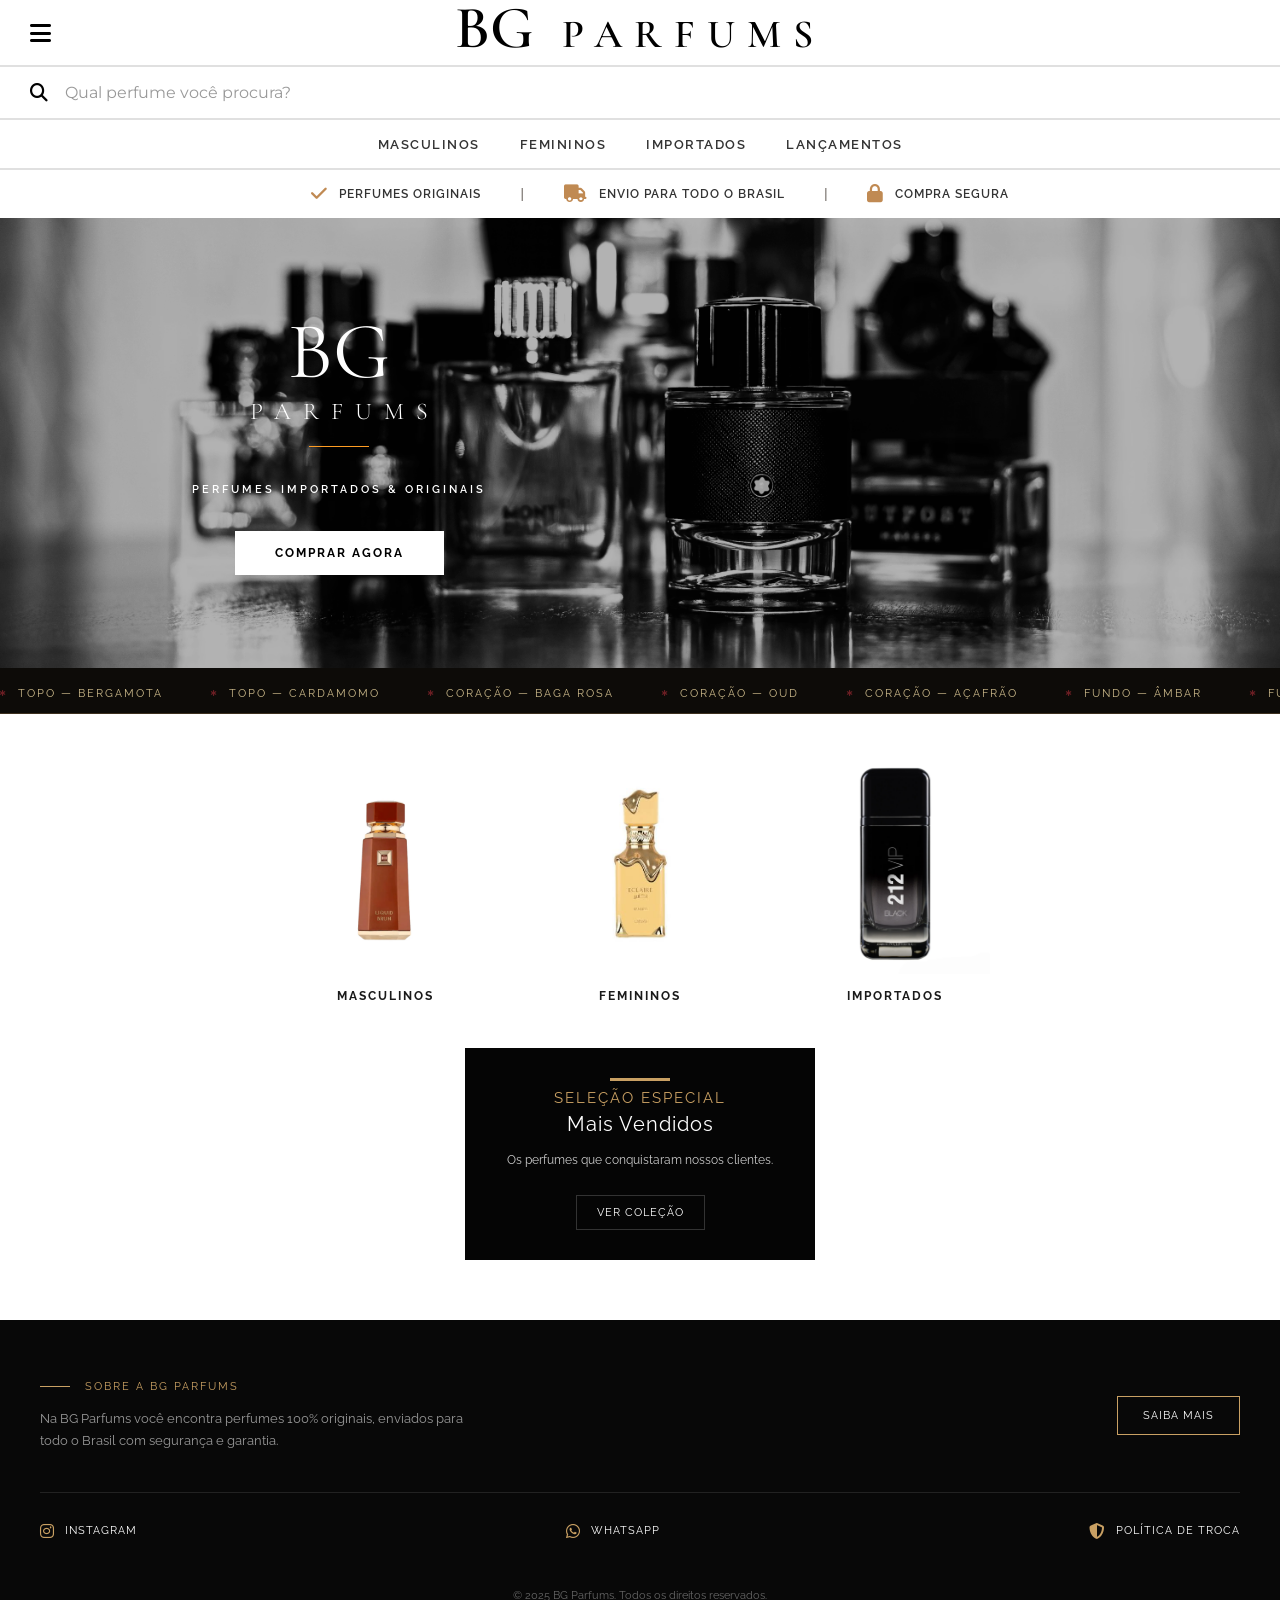
==== index.html @ 5942533b "Substituir ficheiros do repositório pelos locais" ====
<!DOCTYPE html>
<html lang="pt-br">
<head>
    <meta charset="UTF-8">
    <meta name="viewport" content="width=device-width, initial-scale=1.0">
    <title>BG Parfums</title>
    <link rel="stylesheet" href="index.css">
    <link rel="preconnect" href="https://fonts.googleapis.com">
    <link rel="preconnect" href="https://fonts.gstatic.com" crossorigin>
    <link href="https://fonts.googleapis.com/css2?family=Cormorant+Garamond:ital,wght@0,300..700;1,300..700&family=Montserrat:wght@300;400;500;600;700&family=Raleway:wght@300;400;500;600;700&display=swap" rel="stylesheet">
    <link rel="stylesheet" href="https://cdnjs.cloudflare.com/ajax/libs/font-awesome/6.5.0/css/all.min.css">
    <link rel="icon" type="image/png" href="assets/icon.png">
</head>
<body>
    <div class="sticky-wrapper">
       <div class="header">
        <a href="index.html" class="logo-link">
            <h1>BG</h1>
            <p class="parfums">PARFUMS</p>
        </a>
        <i class="fa-solid fa-bars btn-menu"></i>
</div>
    </div>

    <div class="search-container">
        <i class="fa fa-search"></i>
        <input type="text" placeholder="Qual perfume você procura?">
    </div>

    <nav class="menu-categorias">
        <ul>
            <li><a href="masculinos.html">MASCULINOS</a></li>
            <li><a href="femininos.html">FEMININOS</a></li>
            <li><a href="importados.html">IMPORTADOS</a></li>
            <li><a href="lancamentos.html">LANÇAMENTOS</a></li>
        </ul>
    </nav>

    <div class="faixa-beneficios">
        <div class="beneficio">
            <i class="fa-solid fa-check"></i>
            <span>PERFUMES ORIGINAIS</span>
        </div>
        <span class="separador">|</span>
        <div class="beneficio">
            <i class="fa-solid fa-truck"></i>
            <span>ENVIO PARA TODO O BRASIL</span>
        </div>
        <span class="separador">|</span>
        <div class="beneficio">
            <i class="fa-solid fa-lock"></i>
            <span>COMPRA SEGURA</span>
        </div>
    </div>

    <section class="hero">
        <div class="hero-overlay"></div>
        <div class="hero-content">
            <h1 class="brand">BG</h1>
            <p class="brand-sub">PARFUMS</p>
            <div class="divider"></div>
            <p class="hero-subtitle">PERFUMES IMPORTADOS & ORIGINAIS</p>
            <a href="https://www.instagram.com/bgparfumms/" class="btn-comprar" target="_blank">COMPRAR AGORA</a>
        </div>
    </section>

        <div class="marquee-notas" aria-hidden="true">
        <div class="marquee-trilho">
            <span><i class="fa-solid fa-star-of-life"></i> TOPO — Bergamota</span>
            <span><i class="fa-solid fa-star-of-life"></i> TOPO — Cardamomo</span>
            <span><i class="fa-solid fa-star-of-life"></i> CORAÇÃO — Baga Rosa</span>
            <span><i class="fa-solid fa-star-of-life"></i> CORAÇÃO — Oud</span>
            <span><i class="fa-solid fa-star-of-life"></i> CORAÇÃO — Açafrão</span>
            <span><i class="fa-solid fa-star-of-life"></i> FUNDO — Âmbar</span>
            <span><i class="fa-solid fa-star-of-life"></i> FUNDO — Almíscar</span>
            <span><i class="fa-solid fa-star-of-life"></i> FUNDO — Baunilha</span>
            <span><i class="fa-solid fa-star-of-life"></i> FUNDO — Sândalo</span>
            <span><i class="fa-solid fa-star-of-life"></i> TOPO — Bergamota</span>
            <span><i class="fa-solid fa-star-of-life"></i> TOPO — Cardamomo</span>
            <span><i class="fa-solid fa-star-of-life"></i> CORAÇÃO — Baga Rosa</span>
            <span><i class="fa-solid fa-star-of-life"></i> CORAÇÃO — Oud</span>
            <span><i class="fa-solid fa-star-of-life"></i> CORAÇÃO — Açafrão</span>
            <span><i class="fa-solid fa-star-of-life"></i> FUNDO — Âmbar</span>
            <span><i class="fa-solid fa-star-of-life"></i> FUNDO — Almíscar</span>
            <span><i class="fa-solid fa-star-of-life"></i> FUNDO — Baunilha</span>
            <span><i class="fa-solid fa-star-of-life"></i> FUNDO — Sândalo</span>
        </div>
    </div>

<section class="categorias-vitrine" id="colecoes">
    <a href="masculinos.html" class="categoria-card">
        <div class="imagem-container">
            <img src="assets/french_avenue_liquid_brun_eau_de_parfum_100_ml_p_2_20251103163412_49f45c9f32f9.webp" alt="Foto do frasco do perfume French Avenue Liquid Brun">
        </div>
        <div class="categoria-titulo">Masculinos</div>
    </a>

    <a href="femininos.html" class="categoria-card">
        <div class="imagem-container">
            <img src="assets/images.jfif" alt="Foto do frasco do perfume feminino Eclaire">
        </div>
        <div class="categoria-titulo">Femininos</div>
    </a>

    <a href="importados.html" class="categoria-card">
        <div class="imagem-container">
            <img src="assets/importados/212_VIP_Black.webp" alt="Foto do frasco do perfume importado 212 VIP Black">
        </div>
        <div class="categoria-titulo">Importados</div>
    </a>

    <div class="categoria-card card-destaque">
        <div class="destaque-conteudo">
            <div class="destaque-texto">
                <span class="subtitulo">Seleção Especial</span>
                <h2>Mais Vendidos</h2>
                <p>Os perfumes que conquistaram nossos clientes.</p>
                <a href="topsellers.html" class="btn-colecao">Ver Coleção</a>
            </div>
        </div>
    </div>
</section>

    <footer class="rodape-site">
        <div class="rodape-container">
            <div class="rodape-topo">
                <div class="rodape-sobre">
                    <span class="rodape-subtitulo">Sobre a BG Parfums</span>
                    <p>Na BG Parfums você encontra perfumes 100% originais, enviados para todo o Brasil com segurança e garantia.</p>
                </div>
                <div class="rodape-acao">
                    <a href="https://www.instagram.com/bgparfumms/" class="btn-historia" target="_blank">SAIBA MAIS</a>
                </div>
            </div>
            <div class="rodape-links">
                <a href="https://www.instagram.com/bgparfumms/" target="_blank"><i class="fa-brands fa-instagram"></i> Instagram</a>
                <a href="https://wa.me/5518991920044" target="_blank"><i class="fa-brands fa-whatsapp"></i> Whatsapp</a>
                <a href="termos.html" target="_blank"><i class="fa-solid fa-shield-halved"></i> Política de Troca</a>
            </div>
            <div class="rodape-copy">
                <p>&copy; 2025 BG Parfums. Todos os direitos reservados.</p>
            </div>
        </div>
    </footer>

    <script src="index.js"></script>
    <script src="busca.js"></script>
</body>
</html>
---- index.css ----
html, body {
    background-color: white;
    margin: 0;
    padding: 0;
    width: 100%;
    overflow-x: clip;
    display: flex;
    flex-direction: column;
    min-height: 100vh; 
}

.header {
    display: flex;
    justify-content: center;
    align-items: center;
    gap: 35px;
    background-color: white;
    height: 65px;
    transition: height 0.3s ease; 
}

.logo-link {
    display: flex;
    align-items: center;
    gap: 35px; 
    text-decoration: none; 
    color: inherit; 
}

h1 {
    font-family: "Cormorant Garamond", serif;
    font-optical-sizing: auto;
    font-weight: 600;
    font-style: normal;
    font-size: 60px;
    position: relative;
    margin-top: 40px;
    transition: font-size 0.3s ease, margin-top 0.3s ease; 
}

.parfums {
    font-family: "Cormorant Garamond", serif;
    font-optical-sizing: auto;
    font-weight: 600;
    font-style: normal;
    letter-spacing: 0.3em;
    font-size: 40px;
    position: relative;
    margin-top: 43px;
    transition: font-size 0.3s ease, margin-top 0.3s ease; 
}

.btn-menu {
    font-size: 24px;
    color: black;
    cursor: pointer;
    position: absolute;
    left: 30px;
}


.search-container {
    display: flex;
    align-items: center;
    background-color: white;
    border-top: 2px solid #E0E0E0;
    border-bottom: 2px solid #E0E0E0;
    padding: 15px 30px;
    width: 100%;
    box-sizing: border-box;
    font-family: 'Montserrat', sans-serif;
    transition: padding 0.3s ease; 
}

.search-container i {
    color: #000;
    font-size: 18px;
    margin-right: 15px;
}

.search-container input {
    border: none;
    outline: none;
    background: transparent;
    width: 100%;
    font-size: 16px;
    color: #333;
    font-family: 'Montserrat', sans-serif;
}

.search-container input::placeholder {
    color: #999;
}


.menu-categorias {
    background-color: white;
    border-bottom: 2px solid #E0E0E0;
    width: 100%;
}

.menu-categorias ul {
    display: flex;
    justify-content: center;
    align-items: center;
    gap: 200px;
    list-style: none;
    padding: 15px 0;
    margin: 0;
}

.menu-categorias a {
    text-decoration: none;
    color: #333;
    font-family: 'Raleway', sans-serif;
    font-size: 13px;
    font-weight: 600;
    letter-spacing: 1.5px;
    transition: color 0.3s ease;
}

.menu-categorias a:hover {
    color: #888;
}


.faixa-beneficios {
    display: flex;
    justify-content: center;
    align-items: center;
    gap: 160px;
    padding: 15px 0;
    width: 100%;
}

.beneficio {
    display: flex;
    align-items: center;
    gap: 12px;
}

.beneficio span {
    font-family: 'Raleway', sans-serif;
    font-size: 12px;
    font-weight: 600;
    color: #333;
    letter-spacing: 1px;
}

.beneficio i {
    font-size: 18px;
    color: #C08A53;
}

.separador {
    color: #1F150C;
    font-size: 14px;
    font-weight: 300;
}


:root {
    --gold: #d4af37;
    --white: #fff;
    --black-opaque: rgba(0,0,0,0.55);
    --black-strong: rgba(0,0,0,0.75);
    --max-width: 1200px;
}

.hero {
    position: relative;
    width: 100%;
    height: 450px;
    display: flex;
    align-items: center;
    justify-content: flex-start;
    background-image: url('assets/photo-1621814374283-57cc5d0d39c2.avif');
    background-size: cover;
    background-position: 50% 62%;
    color: var(--white);
    overflow: hidden;
    background-repeat: no-repeat;
}

.hero-overlay {
    position: absolute;
    inset: 0;
    background: rgba(0, 0, 0, 0.3);
    z-index: 1;
}

.hero-content {
    position: relative;
    z-index: 2;
    padding-left: 15%;
    display: flex;
    flex-direction: column;
    align-items: center;
}

.brand {
    font-family: 'Cormorant Garamond', serif;
    font-size: 80px;
    font-weight: 400;
    color: white;
    margin: 0;
    line-height: 1;
}

.brand-sub {
    font-family: 'Cormorant Garamond', serif;
    font-size: 24px;
    font-weight: 300;
    color: white;
    letter-spacing: 12px;
    margin: 5px 0 20px 0;
    margin-right: -12px;
}

.divider {
    width: 60px;
    height: 1px;
    background-color: #FF9D23;
    margin-bottom: 25px;
}

.hero-subtitle {
    font-family: 'Raleway', sans-serif;
    font-size: 11px;
    color: white;
    letter-spacing: 3px;
    text-transform: uppercase;
    margin-bottom: 35px;
    font-weight: 600;
}

.hero-content .btn-comprar {
    background-color: #ffffff;
    color: #000000;
    text-decoration: none;
    font-family: 'Raleway', sans-serif;
    font-size: 12px;
    font-weight: 700;
    padding: 15px 40px;
    letter-spacing: 2px;
    text-transform: uppercase;
    transition: background-color 0.3s ease;
}

.hero-content .btn-comprar:hover {
    background-color: #e0e0e0;
}

.categorias-vitrine {
    display: flex;
    flex-wrap: nowrap;
    justify-content: flex-start;
    align-items: flex-start;
    gap: 40px;
    max-width: 1400px;
    margin: 40px auto;
    padding: 0 20px 20px 20px;
    overflow-x: auto;
    font-family: 'Raleway', sans-serif;
    scrollbar-width: thin;
}

.categoria-card {
    display: flex;
    flex-direction: column;
    align-items: center;
    text-decoration: none;
    color: #000;
    width: 220px;
    flex-shrink: 0;
}

.categoria-card:hover .imagem-container {
    box-shadow: 0 12px 26px rgba(0,0,0,0.08);
    transform: translateY(-3px);
}

.imagem-container {
    width: 100%;
    aspect-ratio: 1 / 1;
    overflow: hidden;
    background-color: #ffffff;
    margin-bottom: 15px;
    transition: box-shadow 0.3s ease, transform 0.3s ease;
}

.imagem-container img {
    width: 100%;
    height: 100%;
    object-fit: contain;
    mix-blend-mode: multiply;
    transition: transform 0.5s ease;
}

.categoria-card:hover .imagem-container img {
    transform: scale(1.06);
}

.categoria-titulo {
    font-size: 12px;
    font-weight: 700;
    text-transform: uppercase;
    letter-spacing: 2px;
    margin-bottom: 10px;
    color: #1a1a1a;
    transition: letter-spacing 0.35s ease, color 0.35s ease;
}

.categoria-card:hover .categoria-titulo {
    letter-spacing: 3px;
    color: #c9a063;
}

.card-destaque {
    width: 350px;
    flex-shrink: 0;
    background-color: #050505;
    color: #fff;
    display: flex;
    flex-direction: column;
    justify-content: center;
    align-self: stretch;
}

.destaque-conteudo {
    flex: 1;
    padding: 30px;
    display: flex;
    flex-direction: column;
    align-items: center; 
    justify-content: center; 
    text-align: center; 
}

.destaque-texto .subtitulo {
    font-size: 15px;
    color: #c9a063;
    text-transform: uppercase;
    letter-spacing: 2px;
    display: flex;
    flex-direction: column; 
    align-items: center;
    gap: 8px; 
    margin-bottom: 5px;
}

.destaque-texto .subtitulo::before {
    content: "";
    display: block;
    width: 60px;
    height: 3px;
    background-color: #c9a063;
}

.destaque-texto h2 {
    font-size: 20px;
    font-weight: 400;
    margin: 5px 0 15px 0;
    letter-spacing: 1px;
    font-family: 'Raleway', sans-serif;
}

.destaque-texto p {
    font-size: 12px;
    color: #ccc;
    margin-bottom: 25px;
    line-height: 1.6;
    font-family: 'Raleway', sans-serif;
}

.btn-colecao {
    display: inline-block;
    padding: 10px 20px;
    border: 1px solid #333;
    color: #fff;
    text-decoration: none;
    font-size: 11px;
    text-transform: uppercase;
    letter-spacing: 1px;
    font-family: 'Raleway', sans-serif;
    transition: all 0.3s ease;
}

.btn-colecao:hover {
    background-color: #333;
    border-color: #c9a063;
}

.rodape-site {
    background-color: #080808;
    color: #cccccc;
    font-family: 'Raleway', sans-serif;
    padding: 60px 20px 20px 20px;
    margin-top: auto;
}

.rodape-container {
    max-width: 1200px;
    margin: 0 auto;
}

.rodape-topo {
    display: flex;
    justify-content: space-between;
    align-items: center;
    margin-bottom: 40px;
    gap: 20px;
}

.rodape-sobre {
    max-width: 450px;
}

.rodape-subtitulo {
    font-size: 11px;
    color: #c9a063;
    text-transform: uppercase;
    letter-spacing: 2px;
    display: flex;
    align-items: center;
    gap: 15px;
    margin-bottom: 15px;
}

.rodape-subtitulo::before {
    content: "";
    display: block;
    width: 30px;
    height: 1px;
    background-color: #c9a063;
}

.rodape-sobre p {
    font-size: 13px;
    line-height: 1.7;
    color: #999999;
    margin: 0;
}

.btn-historia {
    display: inline-block;
    padding: 12px 25px;
    border: 1px solid #c9a063;
    color: #ffffff;
    text-decoration: none;
    font-size: 11px;
    text-transform: uppercase;
    letter-spacing: 1px;
    font-family: 'Raleway', sans-serif;
    transition: all 0.3s ease;
}

.btn-historia:hover {
    background-color: #c9a063;
    color: #000000;
}

.rodape-links {
    display: flex;
    justify-content: space-between;
    align-items: center;
    flex-wrap: wrap;
    padding: 30px 0;
    border-top: 1px solid #222222;
    gap: 15px;
}

.rodape-links a {
    color: #ffffff;
    text-decoration: none;
    font-size: 11px;
    text-transform: uppercase;
    letter-spacing: 1px;
    display: flex;
    align-items: center;
    gap: 10px;
    transition: color 0.3s ease;
}

.rodape-links a i {
    color: #c9a063;
    font-size: 16px;
}

.rodape-links a:hover {
    color: #c9a063;
}

.rodape-copy {
    text-align: center;
    padding-top: 20px;
}

.rodape-copy p {
    font-size: 11px;
    color: #666666;
    margin: 0;
}



.header .logo-link {
    display: flex;
    align-items: baseline; 
    justify-content: center;
    gap: 8px; 
    overflow: visible; 
    padding-bottom: 10px;
}


.header .logo-link h1,
.header .logo-link .parfums {
    margin: 0;
    padding: 0;
    line-height: 1;
}


.header .logo-link .key {
    display: inline-block;
    line-height: normal; 
}

.header .logo-link .parfums {
    margin-left: 20px; 
}

@media (max-width: 480px) {
    h1 {
        font-size: 32px;
    }

    .parfums {
        font-size: 20px;
    }

    .search-container {
        padding: 12px 20px;
    }

    .menu-categorias ul {
        display: none;
    }

    .faixa-beneficios {
        display: none;
    }
}

.sticky-wrapper {
    position: sticky;
    top: 0;
    z-index: 1000;
    background-color: #ffffff;
    width: 100%;
    transition: box-shadow 0.3s ease;
}

.sticky-wrapper.scrolled {
    box-shadow: 0 4px 15px rgba(0, 0, 0, 0.08);
}

.menu-overlay {
    display: none;
    position: fixed;
    inset: 0;
    background: rgba(0, 0, 0, 0.45);
    z-index: 999;
    opacity: 0;
    transition: opacity 0.3s ease;
}

.menu-overlay.ativo {
    display: block;
    opacity: 1;
}

body.no-scroll {
    overflow: hidden;
}



.menu-categorias.menu-aberto {
    position: fixed;
    top: 0;
    left: 0;
    width: 240px;
    max-width: 75vw;
    height: 100vh;
    background: white;
    z-index: 1001;
    display: flex;
    align-items: flex-start;
    padding-top: 80px;
    box-shadow: 4px 0 20px rgba(0, 0, 0, 0.15);
    overflow-y: auto;
    animation: slideIn 0.3s ease;
}

.menu-categorias.menu-aberto ul {
    display: flex;
    flex-direction: column;
    gap: 0;
    width: 100%;
    padding: 0;
}

.menu-categorias.menu-aberto ul li a {
    display: block;
    padding: 14px 24px;
    font-size: 12px;
    border-bottom: 1px solid #f0f0f0;
}

@keyframes slideIn {
    from { transform: translateX(-100%); }
    to   { transform: translateX(0); }
}

.menu-categorias a.ativo {
    color: #C08A53;
    border-bottom: 2px solid #C08A53;
    padding-bottom: 2px;
}

.btn-limpar-busca {
    color: #bbb;
    font-size: 16px;
    cursor: pointer;
    opacity: 0;
    pointer-events: none;
    transition: opacity 0.2s ease, color 0.2s ease;
    flex-shrink: 0;
}

.btn-limpar-busca.visivel {
    opacity: 1;
    pointer-events: auto;
}

.btn-limpar-busca:hover {
    color: #666;
}

.marquee-notas {
    background-color: #0D0B08;
    overflow: hidden;
    padding: 13px 0;
    white-space: nowrap;
    border-bottom: 1px solid rgba(201,160,99,0.25);
}

.marquee-trilho {
    display: inline-flex;
    gap: 48px;
    animation: rolarMarquee 38s linear infinite;
    width: max-content;
}

.marquee-trilho span {
    font-family: 'Raleway', sans-serif;
    font-size: 11px;
    letter-spacing: 2px;
    color: #cbb98a;
    text-transform: uppercase;
    display: inline-flex;
    align-items: center;
    gap: 10px;
}

.marquee-trilho span i {
    font-size: 6px;
    color: #6B1E23;
}

@keyframes rolarMarquee {
    from { transform: translateX(0); }
    to   { transform: translateX(-50%); }
}

@media (prefers-reduced-motion: reduce) {
    .marquee-trilho { animation: none; }
}

.reveal {
    opacity: 0;
    transform: translateY(24px);
    transition: opacity 0.55s ease, transform 0.55s ease;
}

.reveal.visible {
    opacity: 1;
    transform: translateY(0);
}


/* =========================================
   BUSCA DE PRODUTOS
   ========================================= */

.search-container {
    position: relative;
}

.produto-escondido {
    display: none !important;
}

.produto-destaque {
    outline: 2px solid #c9a063;
    outline-offset: 4px;
    animation: pulsarDestaque 1.4s ease;
}

@keyframes pulsarDestaque {
    0%, 100% { outline-color: #c9a063; }
    50% { outline-color: transparent; }
}

.busca-dropdown {
    position: absolute;
    top: 100%;
    left: 0;
    right: 0;
    background: #ffffff;
    border: 1px solid #e0e0e0;
    border-top: none;
    max-height: 320px;
    overflow-y: auto;
    z-index: 1002;
    display: none;
    box-shadow: 0 12px 24px rgba(0, 0, 0, 0.08);
}

.busca-dropdown.visivel {
    display: block;
}

.busca-dropdown-item {
    display: flex;
    justify-content: space-between;
    align-items: center;
    padding: 14px 30px;
    text-decoration: none;
    color: #333;
    font-family: 'Raleway', sans-serif;
    font-size: 13px;
    border-bottom: 1px solid #f2f2f2;
    transition: background-color 0.2s ease;
}

.busca-dropdown-item:hover {
    background-color: #faf8f5;
}

.busca-dropdown-item:last-child {
    border-bottom: none;
}

.busca-dropdown-nome {
    font-weight: 600;
}

.busca-dropdown-categoria {
    font-size: 10px;
    color: #c9a063;
    text-transform: uppercase;
    letter-spacing: 1px;
}

.busca-dropdown-vazio {
    padding: 16px 30px;
    font-family: 'Raleway', sans-serif;
    font-size: 12px;
    color: #999;
}

@media (max-width: 1280px) {
    .categorias-vitrine {
        flex-wrap: wrap; 
        justify-content: center; 
        max-width: 850px; 
        overflow-x: hidden; 
        gap: 35px;
    }

    .menu-categorias ul {
        gap: 40px; 
        flex-wrap: wrap; 
        padding: 15px 20px;
    }

    .faixa-beneficios {
        gap: 40px; 
        flex-wrap: wrap;
        padding: 15px 20px;
    }
}

@media (max-width: 1024px) {
    .menu-categorias ul {
        gap: 80px;
    }

    .menu-categorias ul {
        gap: 30px; 
        flex-wrap: wrap; 
        padding: 15px 20px;
    }

    .faixa-beneficios {
        gap: 20px; 
        flex-wrap: wrap;
        padding: 15px 20px;
    }

    .categorias-vitrine {
        flex-wrap: wrap; 
        justify-content: center; 
        overflow-x: hidden; 
        gap: 30px; 
    }
}

@media (max-width: 768px) {
    .header {
        height: auto;
        padding: 20px 0;
        gap: 15px;
    }

    h1 {
        font-size: 40px;
        margin-top: 0;
    }

    .parfums {
        font-size: 26px;
        margin-top: 0;
        letter-spacing: 0.2em;
    }

    .btn-menu {
        left: 20px;
    }

    .menu-categorias ul {
        gap: 30px;
        flex-wrap: wrap;
        padding: 15px;
    }

    .faixa-beneficios {
        flex-wrap: wrap;
        gap: 20px;
        padding: 10px;
    }

    .separador {
        display: none;
    }
    

    .categorias-vitrine {
        display: grid;
        grid-template-columns: repeat(2, 1fr); 
        gap: 15px; 
        overflow-x: visible; 
        padding: 20px 15px;
        width: 100%;
        box-sizing: border-box;
    }

    .categoria-card {
        width: 100%; 
        flex-shrink: 1; 
    }

    .card-destaque {
        grid-column: span 2;
        width: 100%; 
        max-width: 100%;
        box-sizing: border-box;
    }
}

@media (max-width: 480px) {

 h1 {
        font-size: 32px;
    }

    .parfums {
        font-size: 20px;
    }

    .search-container {
        padding: 12px 20px;
    }

    .menu-categorias ul {
        display: none;
    }

    .faixa-beneficios {
        display: none;
    }

.sticky-wrapper {
    position: sticky;
    top: 0;
    z-index: 1000;
    background-color: #ffffff; 
    width: 100%; 
    transition: box-shadow 0.3s ease;
}

.sticky-wrapper.scrolled {
    box-shadow: 0 4px 15px rgba(0, 0, 0, 0.08);
}

.menu-overlay {
    display: none;
    position: fixed;
    inset: 0;
    background: rgba(0, 0, 0, 0.45);
    z-index: 999;
    opacity: 0;
    transition: opacity 0.3s ease;
}

.menu-overlay.ativo {
    display: block;
    opacity: 1;
}

body.no-scroll {
    overflow: hidden;
        .menu-categorias.menu-aberto {
        position: fixed;
        top: 0;
        left: 0;
        width: 75%;
        height: 100vh;
        background: white;
        z-index: 1001;
        display: flex;
        align-items: flex-start;
        padding-top: 80px;
        box-shadow: 4px 0 20px rgba(0, 0, 0, 0.15);
        animation: slideIn 0.3s ease;
    }

    .menu-categorias.menu-aberto ul {
        display: flex;
        flex-direction: column;
        gap: 0;
        width: 100%;
        padding: 0;
    }

    .menu-categorias.menu-aberto ul li a {
        display: block;
        padding: 18px 30px;
        font-size: 13px;
        border-bottom: 1px solid #f0f0f0;
    }

    @keyframes slideIn {
        from { transform: translateX(-100%); }
        to   { transform: translateX(0); }
    }

}

.menu-categorias a.ativo {
    color: #C08A53;
    border-bottom: 2px solid #C08A53;
    padding-bottom: 2px;
}


.btn-limpar-busca {
    color: #bbb;
    font-size: 16px;
    cursor: pointer;
    opacity: 0;
    pointer-events: none;
    transition: opacity 0.2s ease, color 0.2s ease;
    flex-shrink: 0;
}

.btn-limpar-busca.visivel {
    opacity: 1;
    pointer-events: auto;
}

.btn-limpar-busca:hover {
    color: #666;
}


.reveal {
    opacity: 0;
    transform: translateY(24px);
    transition: opacity 0.55s ease, transform 0.55s ease;
}

.reveal.visible {
    opacity: 1;
    transform: translateY(0);
}


    .busca-dropdown-item {
        padding: 12px 20px;
    }

}


/* =========================================
   BOTÃO VOLTAR AO TOPO (Para todas as telas)
   ========================================= */
.btn-topo {
    position: fixed;
    bottom: 32px;
    right: 32px;
    width: 44px;
    height: 44px;
    background-color: #080808;
    color: #c9a063;
    border: 1px solid #c9a063;
    cursor: pointer;
    display: flex;
    align-items: center;
    justify-content: center;
    font-size: 14px;
    z-index: 998;
    opacity: 0;
    pointer-events: none;
    transform: translateY(10px);
    transition: opacity 0.3s ease, transform 0.3s ease, background-color 0.3s ease;
}

.btn-topo.visivel {
    opacity: 1;
    pointer-events: auto;
    transform: translateY(0);
}

.btn-topo:hover {
    background-color: #c9a063;
    color: #080808;
}
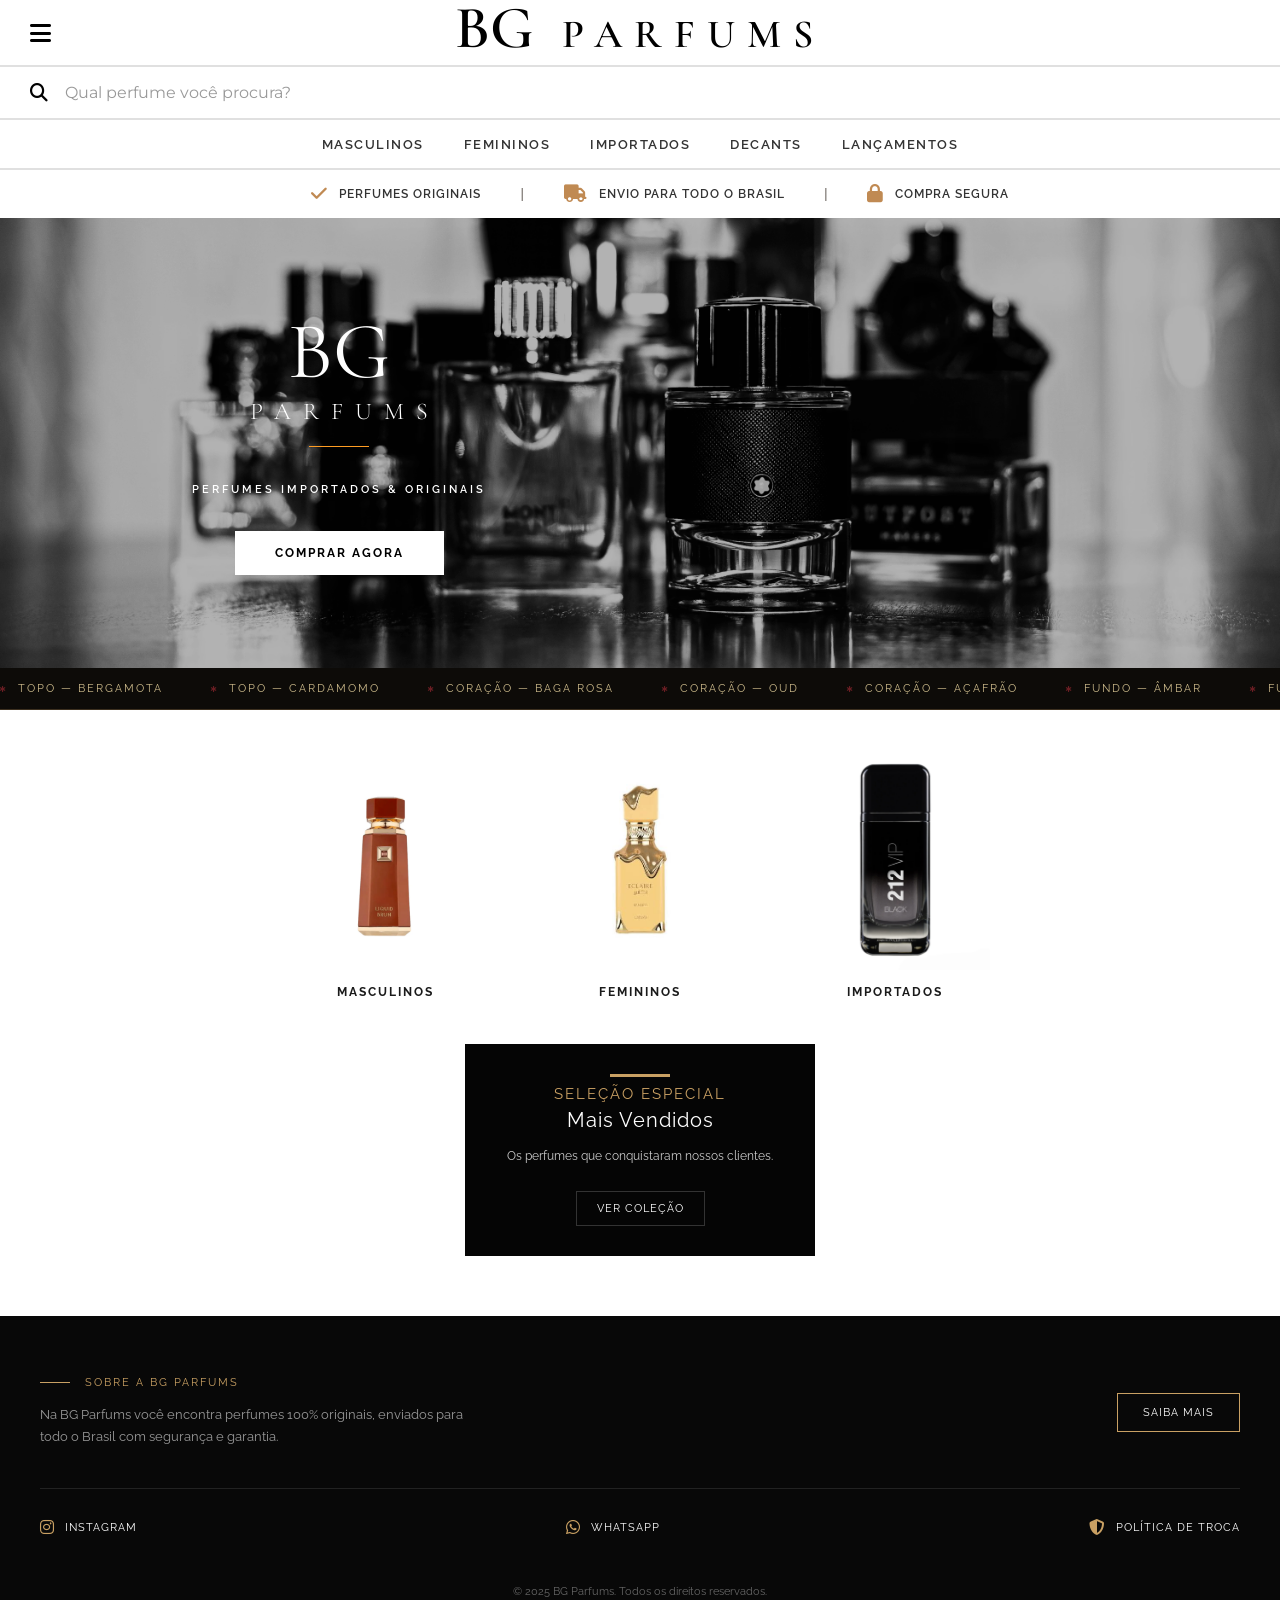
==== commit bfa61730: "Aba decants" ====
--- a/index.html
+++ b/index.html
@@ -32,6 +32,7 @@
             <li><a href="masculinos.html">MASCULINOS</a></li>
             <li><a href="femininos.html">FEMININOS</a></li>
             <li><a href="importados.html">IMPORTADOS</a></li>
+            <li><a href="decants.html">DECANTS</a></li>
             <li><a href="lancamentos.html">LANÇAMENTOS</a></li>
         </ul>
     </nav>
--- a/index.css
+++ b/index.css
@@ -56,6 +56,8 @@
     cursor: pointer;
     position: absolute;
     left: 30px;
+    z-index: 1003;
+    -webkit-tap-highlight-color: transparent;
 }
 
 
@@ -652,13 +654,20 @@
 .marquee-notas {
     background-color: #0D0B08;
     overflow: hidden;
-    padding: 13px 0;
+    height: 42px;
+    min-height: 42px;
+    padding: 0;
+    box-sizing: border-box;
+    display: flex;
+    align-items: center;
     white-space: nowrap;
     border-bottom: 1px solid rgba(201,160,99,0.25);
 }
 
 .marquee-trilho {
     display: inline-flex;
+    align-items: center;
+    height: 100%;
     gap: 48px;
     animation: rolarMarquee 38s linear infinite;
     width: max-content;
@@ -667,6 +676,7 @@
 .marquee-trilho span {
     font-family: 'Raleway', sans-serif;
     font-size: 11px;
+    line-height: 1;
     letter-spacing: 2px;
     color: #cbb98a;
     text-transform: uppercase;
@@ -943,41 +953,54 @@
 
 body.no-scroll {
     overflow: hidden;
-        .menu-categorias.menu-aberto {
-        position: fixed;
-        top: 0;
-        left: 0;
-        width: 75%;
-        height: 100vh;
-        background: white;
-        z-index: 1001;
-        display: flex;
-        align-items: flex-start;
-        padding-top: 80px;
-        box-shadow: 4px 0 20px rgba(0, 0, 0, 0.15);
-        animation: slideIn 0.3s ease;
-    }
-
-    .menu-categorias.menu-aberto ul {
-        display: flex;
-        flex-direction: column;
-        gap: 0;
-        width: 100%;
-        padding: 0;
-    }
-
-    .menu-categorias.menu-aberto ul li a {
-        display: block;
-        padding: 18px 30px;
-        font-size: 13px;
-        border-bottom: 1px solid #f0f0f0;
-    }
-
-    @keyframes slideIn {
-        from { transform: translateX(-100%); }
-        to   { transform: translateX(0); }
-    }
-
+    overscroll-behavior: none;
+}
+
+/*
+ * iOS/Safari: o painel do menu ficava por cima do próprio botão,
+ * impedindo o X de receber o toque para fechar.
+ */
+.menu-categorias.menu-aberto {
+    position: fixed;
+    top: 0;
+    left: 0;
+    width: 75%;
+    max-width: 300px;
+    height: 100dvh;
+    min-height: 100vh;
+    background: white;
+    z-index: 1001;
+    display: flex;
+    align-items: flex-start;
+    padding-top: 80px;
+    box-shadow: 4px 0 20px rgba(0, 0, 0, 0.15);
+    animation: slideIn 0.3s ease;
+    overflow-y: auto;
+    -webkit-overflow-scrolling: touch;
+}
+
+.menu-categorias.menu-aberto ul {
+    display: flex;
+    flex-direction: column;
+    gap: 0;
+    width: 100%;
+    padding: 0;
+}
+
+.menu-categorias.menu-aberto ul li a {
+    display: block;
+    padding: 18px 30px;
+    font-size: 13px;
+    border-bottom: 1px solid #f0f0f0;
+}
+
+.btn-menu {
+    z-index: 1003;
+}
+
+@keyframes slideIn {
+    from { transform: translateX(-100%); }
+    to   { transform: translateX(0); }
 }
 
 .menu-categorias a.ativo {
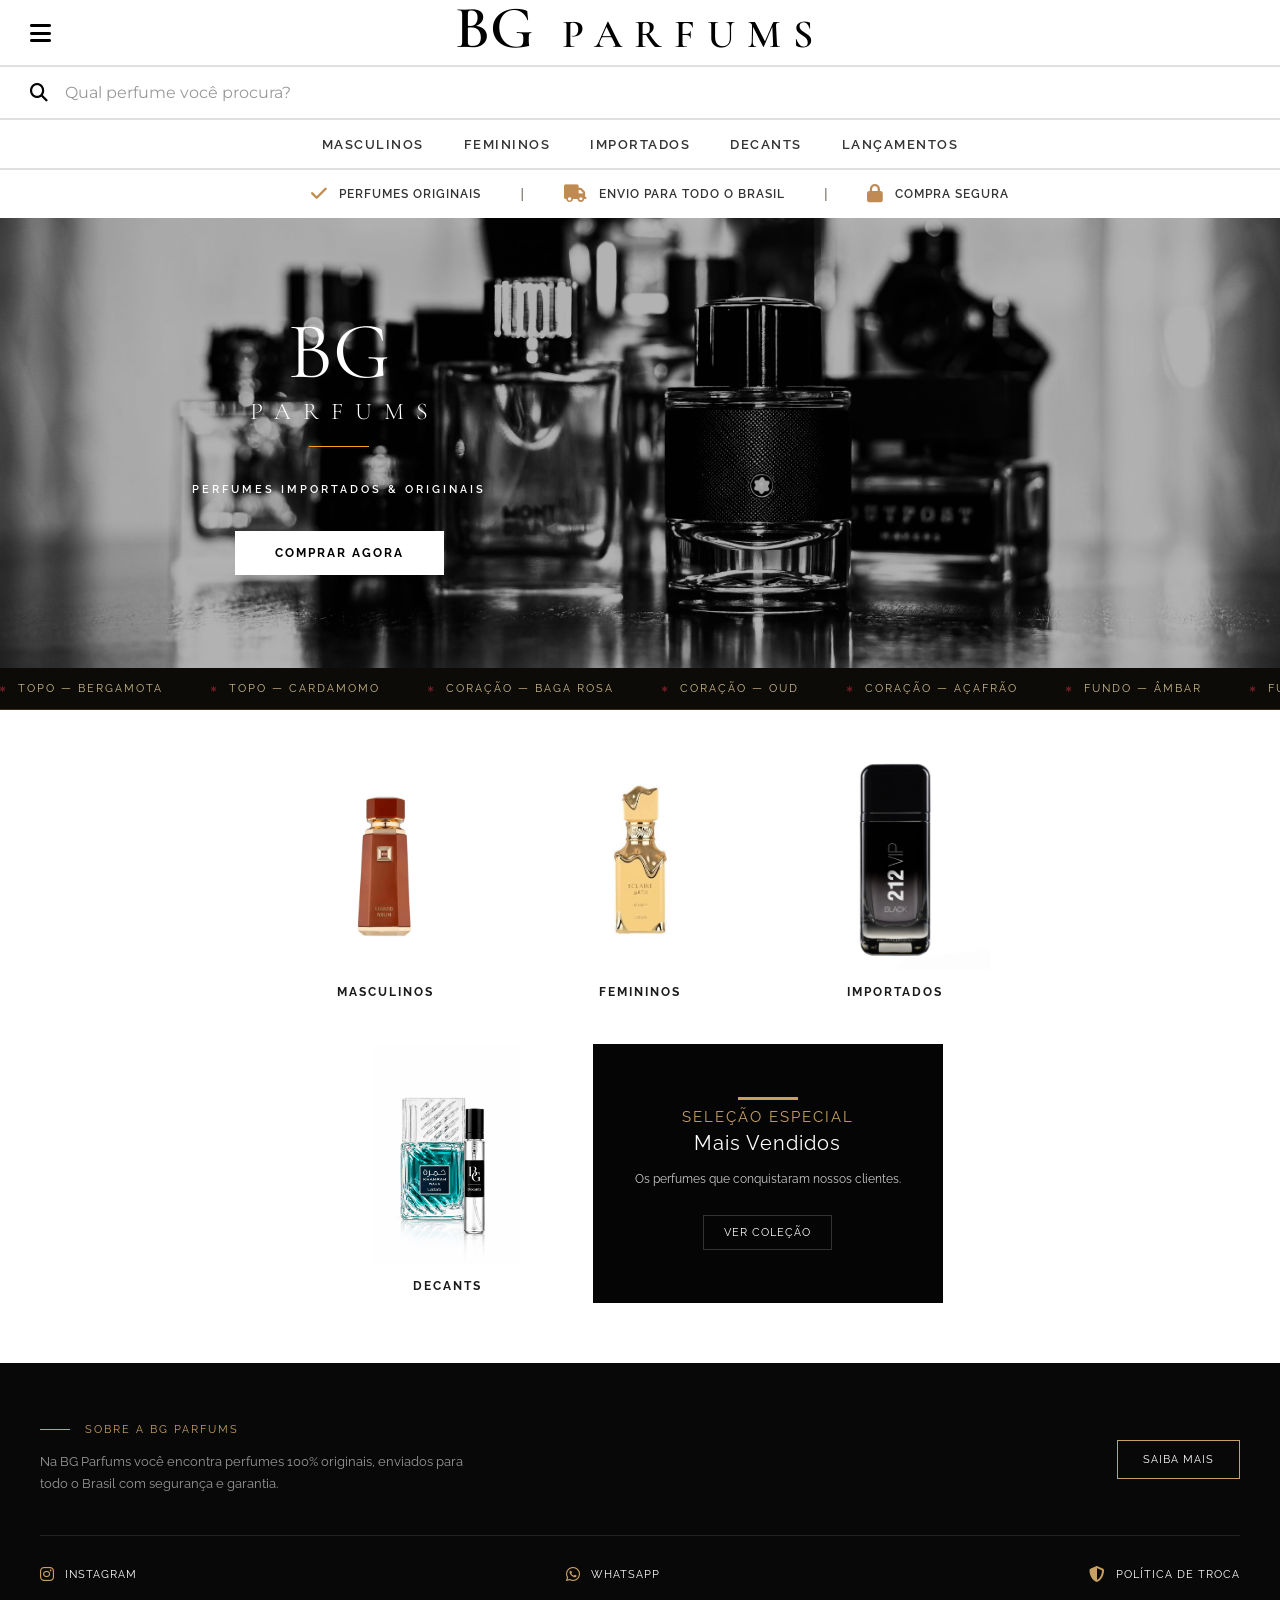
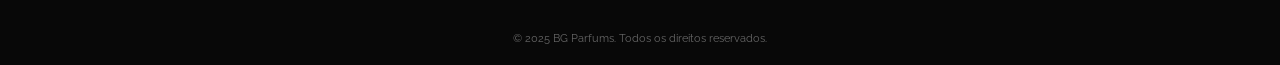
==== commit 482ceb36: "Decants na página inicial" ====
--- a/index.html
+++ b/index.html
@@ -110,6 +110,13 @@
         <div class="categoria-titulo">Importados</div>
     </a>
 
+    <a href="decants.html" class="categoria-card">
+        <div class="imagem-container">
+            <img src="assets/decants-5ml/khamrah-waha.jpg" alt="Decant do perfume Khamrah Waha">
+        </div>
+        <div class="categoria-titulo">Decants</div>
+    </a>
+
     <div class="categoria-card card-destaque">
         <div class="destaque-conteudo">
             <div class="destaque-texto">
